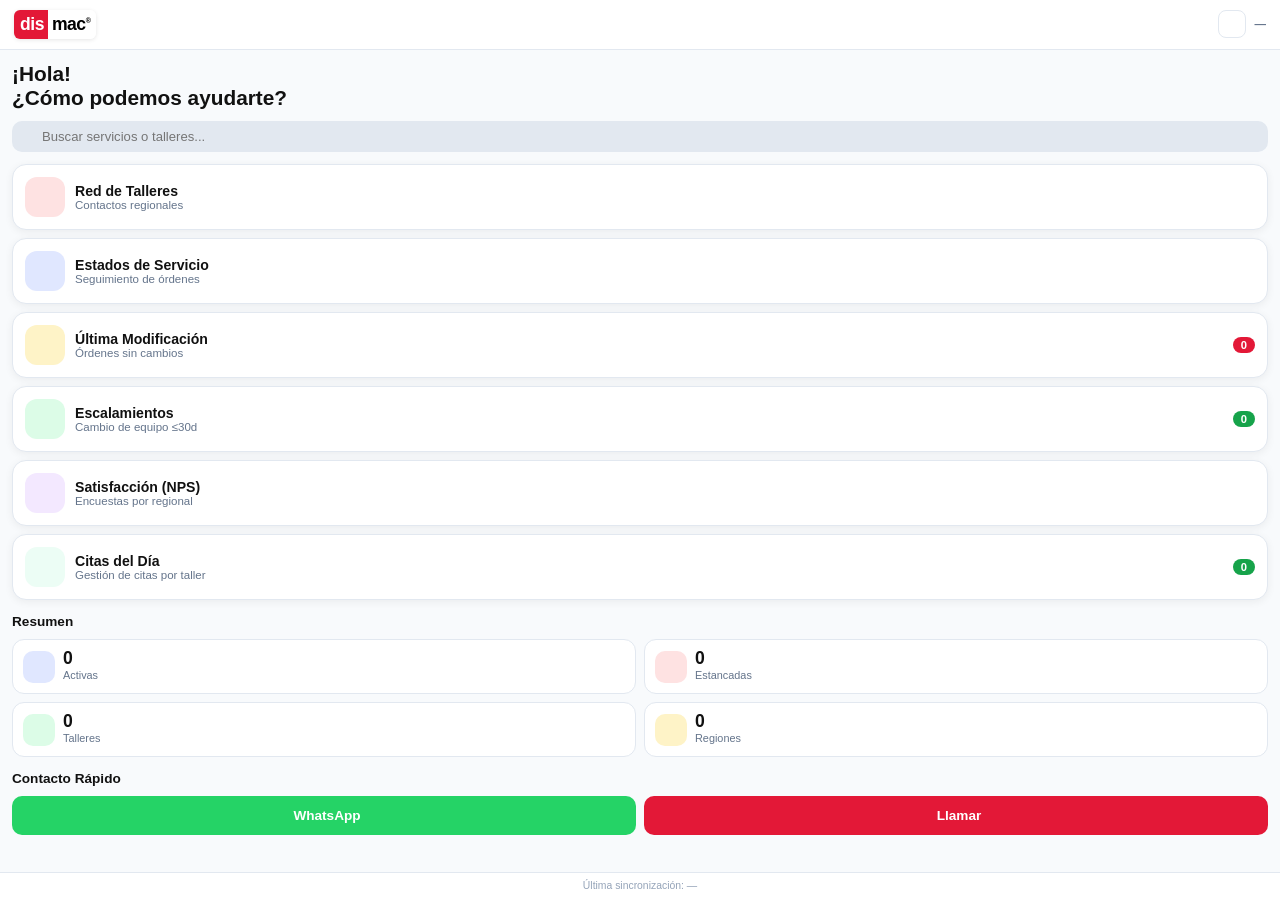
==== dismac-extension/sidepanel/panel.html @ 8809ae6f "feat: integracion pestana TRANSPORTE por regional e insignia visual (v54)" ====
<!DOCTYPE html>
<html lang="es">
<head>
  <meta charset="UTF-8">
  <meta name="viewport" content="width=device-width, initial-scale=1.0">
  <title>Dismac Assist</title>
  <link rel="stylesheet" href="panel.css">
</head>
<body>
  <div class="sp-container">
    <header class="sp-header">
      <div class="sp-logo">
        <div class="sp-logo-dis">dis</div>
        <div class="sp-logo-mac">mac<sup>&reg;</sup></div>
      </div>
      <div class="sp-header-right">
        <span class="sp-sync-status" id="sync-indicator" title="Estado de sincronización">
          <i class="bi bi-check-circle-fill" style="color:#16a34a;"></i>
        </span>
        <button class="sp-btn-icon" id="refresh-btn" title="Sincronizar datos">
          <i class="bi bi-arrow-clockwise"></i>
        </button>
        <span class="sp-user-name" id="header-usuario">—</span>
      </div>
    </header>

    <main class="sp-main" id="sp-content">
      <!-- Dashboard -->
      <div id="view-dashboard" class="sp-view">
        <div class="sp-welcome">
          <h1>¡Hola!<br>¿Cómo podemos ayudarte?</h1>
        </div>

        <div class="sp-search-box">
          <i class="bi bi-search"></i>
          <input type="text" id="global-search" placeholder="Buscar servicios o talleres...">
          <i class="bi bi-x-circle-fill sp-clear" id="clear-search" style="display:none;"></i>
        </div>

        <div id="search-results" class="sp-hidden"></div>

        <div class="sp-cards" id="main-cards">
          <button class="sp-card" data-action="red-talleres">
            <div class="sp-card-icon" style="background:#fee2e2; color:#E31837;">
              <i class="bi bi-geo-alt-fill"></i>
            </div>
            <div class="sp-card-text">
              <span class="sp-card-title">Red de Talleres</span>
              <span class="sp-card-sub">Contactos regionales</span>
            </div>
            <i class="bi bi-chevron-right sp-arrow"></i>
          </button>

          <button class="sp-card" data-action="estados-menu">
            <div class="sp-card-icon" style="background:#e0e7ff; color:#3b82f6;">
              <i class="bi bi-file-earmark-text"></i>
            </div>
            <div class="sp-card-text">
              <span class="sp-card-title">Estados de Servicio</span>
              <span class="sp-card-sub">Seguimiento de órdenes</span>
            </div>
            <i class="bi bi-chevron-right sp-arrow"></i>
          </button>

          <button class="sp-card" data-action="ultima-mod">
            <div class="sp-card-icon" style="background:#fef3c7; color:#d97706;">
              <i class="bi bi-hourglass-split"></i>
            </div>
            <div class="sp-card-text">
              <span class="sp-card-title">Última Modificación</span>
              <span class="sp-card-sub">Órdenes sin cambios</span>
            </div>
            <span class="sp-badge" id="badge-ultima-mod">0</span>
          </button>

          <button class="sp-card" data-action="escalamientos">
            <div class="sp-card-icon" style="background:#dcfce7; color:#16a34a;">
              <i class="bi bi-arrow-up-right-circle"></i>
            </div>
            <div class="sp-card-text">
              <span class="sp-card-title">Escalamientos</span>
              <span class="sp-card-sub">Cambio de equipo ≤30d</span>
            </div>
            <span class="sp-badge sp-badge-green" id="badge-esc">0</span>
          </button>

          <button class="sp-card" data-action="encuesta">
            <div class="sp-card-icon" style="background:#f3e8ff; color:#8b5cf6;">
              <i class="bi bi-emoji-smile"></i>
            </div>
            <div class="sp-card-text">
              <span class="sp-card-title">Satisfacción (NPS)</span>
              <span class="sp-card-sub">Encuestas por regional</span>
            </div>
            <i class="bi bi-chevron-right sp-arrow"></i>
          </button>

          <button class="sp-card" data-action="citas">
            <div class="sp-card-icon" style="background:#ecfdf5; color:#059669;">
              <i class="bi bi-calendar-check"></i>
            </div>
            <div class="sp-card-text">
              <span class="sp-card-title">Citas del Día</span>
              <span class="sp-card-sub">Gestión de citas por taller</span>
            </div>
            <span class="sp-badge sp-badge-green" id="badge-citas">0</span>
          </button>
        </div>

        <section class="sp-kpi-section">
          <h3>Resumen</h3>
          <div class="sp-kpi-grid">
            <div class="sp-kpi-card">
              <div class="sp-kpi-icon" style="background:#e0e7ff; color:#3b82f6;"><i class="bi bi-file-earmark-text"></i></div>
              <div><div class="sp-kpi-val" id="kpi-ordenes">0</div><div class="sp-kpi-label">Activas</div></div>
            </div>
            <div class="sp-kpi-card">
              <div class="sp-kpi-icon" style="background:#fee2e2; color:#ef4444;"><i class="bi bi-exclamation-triangle"></i></div>
              <div><div class="sp-kpi-val" id="kpi-estancadas">0</div><div class="sp-kpi-label">Estancadas</div></div>
            </div>
            <div class="sp-kpi-card">
              <div class="sp-kpi-icon" style="background:#dcfce7; color:#16a34a;"><i class="bi bi-buildings"></i></div>
              <div><div class="sp-kpi-val" id="kpi-talleres">0</div><div class="sp-kpi-label">Talleres</div></div>
            </div>
            <div class="sp-kpi-card">
              <div class="sp-kpi-icon" style="background:#fef3c7; color:#d97706;"><i class="bi bi-geo-alt"></i></div>
              <div><div class="sp-kpi-val" id="kpi-regiones">0</div><div class="sp-kpi-label">Regiones</div></div>
            </div>
          </div>
        </section>

        <section class="sp-contact-section">
          <h3>Contacto Rápido</h3>
          <div class="sp-contact-grid">
            <a href="https://wa.me/59175010500" target="_blank" class="sp-contact-btn sp-wa">
              <i class="bi bi-whatsapp"></i> WhatsApp
            </a>
            <a href="tel:80010200" class="sp-contact-btn sp-phone">
              <i class="bi bi-telephone"></i> Llamar
            </a>
          </div>
        </section>
      </div>

      <!-- Regiones Talleres -->
      <div id="view-talleres" class="sp-view sp-hidden">
        <div class="sp-view-header">
          <button class="sp-btn-back" data-action="go-home"><i class="bi bi-arrow-left"></i></button>
          <h2>Regiones</h2>
        </div>
        <div class="sp-cards">
          <button class="sp-card" data-action="talleres-region" data-region="Tarija"><span class="sp-card-title">Tarija</span></button>
          <button class="sp-card" data-action="talleres-region" data-region="Sucre"><span class="sp-card-title">Sucre</span></button>
          <button class="sp-card" data-action="talleres-region" data-region="Santa Cruz"><span class="sp-card-title">Santa Cruz</span></button>
          <button class="sp-card" data-action="talleres-region" data-region="La Paz"><span class="sp-card-title">La Paz</span></button>
          <button class="sp-card" data-action="talleres-region" data-region="Cochabamba"><span class="sp-card-title">Cochabamba</span></button>
        </div>
      </div>

      <!-- Lista Talleres -->
      <div id="view-talleres-list" class="sp-view sp-hidden">
        <div class="sp-view-header">
          <button class="sp-btn-back" data-action="red-talleres"><i class="bi bi-arrow-left"></i></button>
          <h2 id="talleres-list-title">Talleres</h2>
        </div>
        <div class="sp-search-box">
          <i class="bi bi-search"></i>
          <input type="text" id="talleres-search" placeholder="Buscar taller o marca...">
        </div>
        <div id="talleres-content"></div>
      </div>

      <!-- Menú Estados -->
      <div id="view-estados-menu" class="sp-view sp-hidden">
        <div class="sp-view-header">
          <button class="sp-btn-back" data-action="go-home"><i class="bi bi-arrow-left"></i></button>
          <h2>Órdenes</h2>
        </div>
        <div class="sp-cards">
          <button class="sp-card" data-action="ordenes-region" data-region="Regionales" style="border:2px solid #fecaca; background:linear-gradient(135deg,#fff5f5,#fff);">
            <span class="sp-card-title">Regionales</span>
          </button>
          <button class="sp-card" data-action="ordenes-region" data-region="Tarija"><span class="sp-card-title">Tarija</span></button>
          <button class="sp-card" data-action="ordenes-region" data-region="Sucre"><span class="sp-card-title">Sucre</span></button>
          <button class="sp-card" data-action="ordenes-region" data-region="Santa Cruz"><span class="sp-card-title">Santa Cruz</span></button>
          <button class="sp-card" data-action="ordenes-region" data-region="Municipios"><span class="sp-card-title">Municipios (SCZ)</span></button>
          <button class="sp-card" data-action="ordenes-region" data-region="La Paz"><span class="sp-card-title">La Paz</span></button>
          <button class="sp-card" data-action="ordenes-region" data-region="Cochabamba"><span class="sp-card-title">Cochabamba</span></button>
          <button class="sp-card" data-action="ordenes-region" data-region="Oruro"><span class="sp-card-title">Oruro</span></button>
          <button class="sp-card" data-action="ordenes-region" data-region="Beni"><span class="sp-card-title">Beni</span></button>
          <button class="sp-card" data-action="ordenes-region" data-region="Potosí"><span class="sp-card-title">Potosí</span></button>
        </div>
      </div>

      <!-- Lista Órdenes -->
      <div id="view-ordenes" class="sp-view sp-hidden">
        <div class="sp-view-header">
          <button class="sp-btn-back" id="btn-back-ordenes"><i class="bi bi-arrow-left"></i></button>
          <h2 id="ordenes-title">Órdenes</h2>
        </div>
        <div class="sp-search-box">
          <i class="bi bi-search"></i>
          <input type="text" id="ordenes-search" placeholder="Buscar por ODT, cliente o producto...">
        </div>
        <div id="ordenes-content"></div>
        <div id="ordenes-pagination" class="sp-pagination"></div>
      </div>

      <!-- Detalle de Orden -->
      <div id="view-orden-detail" class="sp-view sp-hidden">
        <div class="sp-view-header">
          <button class="sp-btn-back" id="btn-back-orden"><i class="bi bi-arrow-left"></i></button>
          <h2>Detalle Orden</h2>
        </div>
        <div id="orden-detail-content"></div>
      </div>

      <!-- NPS Encuesta -->
      <div id="view-encuesta" class="sp-view sp-hidden">
        <div class="sp-view-header">
          <button class="sp-btn-back" data-action="go-home"><i class="bi bi-arrow-left"></i></button>
          <h2>Satisfacción (NPS)</h2>
        </div>
        <div id="encuesta-content"></div>
      </div>

      <!-- Citas del Día -->
      <div id="view-citas" class="sp-view sp-hidden">
        <div class="sp-view-header">
          <button class="sp-btn-back" data-action="go-home"><i class="bi bi-arrow-left"></i></button>
          <h2>Citas</h2>
        </div>
        <div class="sp-citas-filters">
          <div class="sp-citas-filter-row">
            <button class="sp-citas-filter active" data-cita-filter="todas">Todas</button>
            <button class="sp-citas-filter" data-cita-filter="hoy">Hoy</button>
            <button class="sp-citas-filter" data-cita-filter="manana">Mañana</button>
            <button class="sp-citas-filter" data-cita-filter="semana">Semana</button>
          </div>
          <div class="sp-citas-filter-row">
            <button class="sp-citas-status active" data-status-filter="todas">Todos estados</button>
            <button class="sp-citas-status" data-status-filter="completado">Completados</button>
            <button class="sp-citas-status" data-status-filter="cancelado">Cancelados</button>
            <button class="sp-citas-status" data-status-filter="programado">Programados</button>
          </div>
          <button class="sp-citas-search-btn" id="citas-buscar-btn">Buscar</button>
        </div>
        <div class="sp-search-box">
          <i class="bi bi-search"></i>
          <input type="text" id="citas-search" placeholder="Buscar por cliente, ODT, técnico o ciudad...">
        </div>
        <div id="citas-content"></div>
      </div>

      <!-- Detalle de Cita -->
      <div id="view-cita-detail" class="sp-view sp-hidden">
        <div class="sp-view-header">
          <button class="sp-btn-back" id="btn-back-citas"><i class="bi bi-arrow-left"></i></button>
          <h2>Detalle de Cita</h2>
        </div>
        <div id="cita-detail-content"></div>
      </div>
    </main>

    <div class="sp-footer" id="sp-footer">
      <span id="last-sync-text">Última sincronización: —</span>
    </div>
  </div>

  <script src="panel.js"></script>
</body>
</html>
---- dismac-extension/sidepanel/panel.css ----
:root {
  --primary: #E31837;
  --primary-dark: #B3132B;
  --primary-light: #FDE8EA;
  --bg: #f8fafc;
  --bg-card: #ffffff;
  --text: #111111;
  --text-muted: #64748b;
  --border: #e2e8f0;
  --font: 'Outfit', -apple-system, sans-serif;
  --radius: 14px;
  --shadow: 0 2px 8px rgba(0,0,0,0.06);
}

* { margin: 0; padding: 0; box-sizing: border-box; }

body {
  font-family: var(--font);
  background: var(--bg);
  color: var(--text);
  font-size: 13px;
  line-height: 1.4;
}

.sp-container {
  display: flex;
  flex-direction: column;
  min-height: 100vh;
}

/* Header */
.sp-header {
  display: flex;
  align-items: center;
  justify-content: space-between;
  padding: 10px 14px;
  background: white;
  border-bottom: 1px solid var(--border);
  position: sticky;
  top: 0;
  z-index: 50;
}

.sp-logo {
  display: flex;
  font-size: 1.1rem;
  font-weight: 900;
  letter-spacing: -0.5px;
  border-radius: 6px;
  overflow: hidden;
  box-shadow: 0 1px 4px rgba(0,0,0,0.1);
}

.sp-logo-dis {
  background: var(--primary);
  color: white;
  padding: 2px 4px 2px 6px;
}

.sp-logo-mac {
  background: white;
  color: black;
  padding: 2px 6px 2px 4px;
}

.sp-logo-mac sup { font-size: 0.4em; margin-top: -6px; }

.sp-header-right {
  display: flex;
  align-items: center;
  gap: 8px;
}

.sp-btn-icon {
  background: none;
  border: 1px solid var(--border);
  border-radius: 8px;
  width: 28px;
  height: 28px;
  display: flex;
  align-items: center;
  justify-content: center;
  cursor: pointer;
  color: var(--text-muted);
  font-size: 0.85rem;
  transition: all 0.2s;
}

.sp-btn-icon:hover { background: var(--bg); color: var(--primary); }
.sp-btn-icon.spinning i { animation: spin 1s linear infinite; }

@keyframes spin { from { transform: rotate(0deg); } to { transform: rotate(360deg); } }

.sp-sync-status { font-size: 0.8rem; }
.sp-user-name {
  font-size: 0.72rem;
  font-weight: 700;
  color: var(--text-muted);
  max-width: 80px;
  overflow: hidden;
  text-overflow: ellipsis;
  white-space: nowrap;
}

/* Main */
.sp-main {
  flex: 1;
  padding: 12px;
  overflow-y: auto;
}

/* Views */
.sp-view { display: flex; flex-direction: column; gap: 12px; }
.sp-hidden { display: none !important; }

.sp-view-header {
  display: flex;
  align-items: center;
  gap: 8px;
  margin-bottom: 4px;
}

.sp-view-header h2 {
  font-size: 1rem;
  font-weight: 800;
}

.sp-btn-back {
  background: white;
  border: 1px solid var(--border);
  border-radius: 8px;
  padding: 5px 10px;
  cursor: pointer;
  display: flex;
  align-items: center;
  gap: 4px;
  font-family: var(--font);
  font-weight: 600;
  font-size: 0.78rem;
  color: var(--text);
  transition: all 0.2s;
}

.sp-btn-back:hover { background: var(--bg); }

/* Welcome */
.sp-welcome h1 {
  font-size: 1.3rem;
  font-weight: 800;
  line-height: 1.15;
}

/* Search */
.sp-search-box {
  position: relative;
  display: flex;
  align-items: center;
}

.sp-search-box > i:first-child {
  position: absolute;
  left: 10px;
  color: var(--text-muted);
  font-size: 0.85rem;
}

.sp-search-box input {
  width: 100%;
  padding: 8px 32px 8px 30px;
  background: #e2e8f0;
  border: none;
  border-radius: 10px;
  font-family: var(--font);
  font-size: 0.82rem;
  outline: none;
}

.sp-search-box input:focus { box-shadow: 0 0 0 2px rgba(227,24,55,0.2); }

.sp-clear {
  position: absolute;
  right: 10px;
  color: #94a3b8;
  font-size: 0.85rem;
  cursor: pointer;
}

/* Cards */
.sp-cards {
  display: flex;
  flex-direction: column;
  gap: 8px;
}

.sp-card {
  display: flex;
  align-items: center;
  gap: 10px;
  background: var(--bg-card);
  border: 1px solid var(--border);
  border-radius: var(--radius);
  padding: 12px;
  cursor: pointer;
  font-family: var(--font);
  text-align: left;
  transition: all 0.2s;
  box-shadow: var(--shadow);
}

.sp-card:hover {
  transform: translateY(-1px);
  box-shadow: 0 4px 12px rgba(0,0,0,0.08);
}

.sp-card-icon {
  width: 40px;
  height: 40px;
  border-radius: 12px;
  display: flex;
  align-items: center;
  justify-content: center;
  font-size: 1.1rem;
  flex-shrink: 0;
}

.sp-card-text {
  display: flex;
  flex-direction: column;
  flex: 1;
  min-width: 0;
}

.sp-card-title {
  font-size: 0.88rem;
  font-weight: 700;
  color: var(--text);
}

.sp-card-sub {
  font-size: 0.72rem;
  color: var(--text-muted);
}

.sp-arrow {
  color: var(--border);
  font-size: 0.9rem;
  flex-shrink: 0;
}

.sp-badge {
  background: var(--primary);
  color: white;
  font-size: 0.7rem;
  font-weight: 800;
  padding: 2px 8px;
  border-radius: 10px;
  flex-shrink: 0;
}

.sp-badge-green {
  background: #16a34a;
}

/* KPI */
.sp-kpi-section h3 {
  font-size: 0.85rem;
  font-weight: 800;
  margin-bottom: 8px;
}

.sp-kpi-grid {
  display: grid;
  grid-template-columns: 1fr 1fr;
  gap: 8px;
}

.sp-kpi-card {
  background: white;
  border: 1px solid var(--border);
  border-radius: 12px;
  padding: 10px;
  display: flex;
  align-items: center;
  gap: 8px;
}

.sp-kpi-icon {
  width: 32px;
  height: 32px;
  border-radius: 10px;
  display: flex;
  align-items: center;
  justify-content: center;
  flex-shrink: 0;
  font-size: 0.85rem;
}

.sp-kpi-val {
  font-size: 1.1rem;
  font-weight: 800;
  line-height: 1;
}

.sp-kpi-label {
  font-size: 0.68rem;
  color: var(--text-muted);
}

/* Contact */
.sp-contact-section h3 {
  font-size: 0.85rem;
  font-weight: 800;
  margin-bottom: 8px;
}

.sp-contact-grid {
  display: grid;
  grid-template-columns: 1fr 1fr;
  gap: 8px;
}

.sp-contact-btn {
  display: flex;
  align-items: center;
  justify-content: center;
  gap: 6px;
  padding: 10px;
  border-radius: 10px;
  color: white;
  text-decoration: none;
  font-weight: 700;
  font-size: 0.85rem;
}

.sp-wa { background: #25D366; }
.sp-phone { background: var(--primary); }

/* Taller Card */
.sp-taller-card {
  background: white;
  border: 1px solid var(--border);
  border-radius: 12px;
  padding: 12px;
  margin-bottom: 8px;
}

.sp-taller-header {
  display: flex;
  justify-content: space-between;
  align-items: flex-start;
  margin-bottom: 6px;
}

.sp-taller-name {
  font-weight: 800;
  font-size: 0.88rem;
}

.sp-taller-ciudad {
  font-size: 0.68rem;
  background: #f1f5f9;
  padding: 2px 6px;
  border-radius: 8px;
  color: var(--text-muted);
}

.sp-taller-marca {
  font-size: 0.75rem;
  color: var(--text-muted);
  margin-bottom: 6px;
}

.sp-taller-actions {
  display: grid;
  grid-template-columns: 1fr 1fr;
  gap: 5px;
}

.sp-taller-actions a {
  display: flex;
  align-items: center;
  justify-content: center;
  gap: 4px;
  padding: 6px;
  border-radius: 8px;
  text-decoration: none;
  font-size: 0.72rem;
  font-weight: 700;
}

.sp-btn-call {
  background: #dbeafe;
  color: #1e40af;
}

.sp-btn-wa {
  background: #dcfce7;
  color: #15803d;
}

/* Orden Card */
.sp-orden-card {
  background: white;
  border: 1px solid var(--border);
  border-radius: 12px;
  padding: 10px 12px;
  margin-bottom: 8px;
  cursor: pointer;
  transition: all 0.2s;
}

.sp-orden-card:hover {
  border-color: #fecaca;
  box-shadow: 0 2px 8px rgba(0,0,0,0.06);
}

.sp-orden-cliente {
  font-weight: 800;
  font-size: 0.85rem;
  margin-bottom: 3px;
}

.sp-orden-producto {
  font-size: 0.75rem;
  color: var(--text-muted);
  margin-bottom: 4px;
}

.sp-orden-meta {
  display: flex;
  align-items: center;
  gap: 8px;
  font-size: 0.68rem;
  color: #94a3b8;
}

.sp-estado-badge {
  background: #e0e7ff;
  color: #3b82f6;
  padding: 2px 7px;
  border-radius: 8px;
  font-weight: 700;
  font-size: 0.65rem;
}

.sp-garantia-badge {
  display: inline-flex;
  align-items: center;
  gap: 3px;
  padding: 2px 7px;
  border-radius: 8px;
  font-size: 0.62rem;
  font-weight: 700;
}

.sp-garantia-ok { background: #dcfce7; color: #166534; }
.sp-garantia-warn { background: #fef3c7; color: #b45309; }
.sp-garantia-exp { background: #fee2e2; color: #b91c1c; }

/* Detail */
.sp-detail-section {
  background: white;
  border: 1px solid var(--border);
  border-radius: 12px;
  padding: 12px;
  margin-bottom: 8px;
}

.sp-detail-section h4 {
  font-size: 0.78rem;
  font-weight: 800;
  color: var(--primary);
  margin-bottom: 8px;
  display: flex;
  align-items: center;
  gap: 5px;
}

.sp-detail-row {
  display: flex;
  justify-content: space-between;
  padding: 4px 0;
  border-bottom: 1px solid #f8fafc;
  font-size: 0.75rem;
}

.sp-detail-row:last-child { border-bottom: none; }

.sp-detail-label {
  font-weight: 600;
  color: var(--text-muted);
}

.sp-detail-value {
  font-weight: 700;
  color: var(--text);
  text-align: right;
  max-width: 55%;
  word-break: break-word;
}

/* WhatsApp message */
.sp-wa-msg {
  margin-top: 8px;
  padding: 10px;
  background: #f0fdf4;
  border: 1px solid #bbf7d0;
  border-radius: 10px;
}

.sp-wa-msg p {
  font-size: 0.75rem;
  font-weight: 700;
  color: #166534;
  margin-bottom: 6px;
  display: flex;
  align-items: center;
  gap: 5px;
}

/* Footer */
.sp-footer {
  padding: 6px 14px;
  text-align: center;
  font-size: 0.65rem;
  color: #94a3b8;
  border-top: 1px solid var(--border);
  background: white;
}

/* Empty state */
.sp-empty {
  text-align: center;
  padding: 2rem;
  color: var(--text-muted);
  font-size: 0.82rem;
}

/* Scrollbar */
::-webkit-scrollbar { width: 4px; }
::-webkit-scrollbar-track { background: transparent; }
::-webkit-scrollbar-thumb { background: #cbd5e1; border-radius: 4px; }

/* ========= Citas del Día ========= */
.sp-citas-filters { padding: 0 12px; margin-bottom: 8px; }

.sp-citas-filter-row {
  display: flex;
  gap: 4px;
  margin-bottom: 6px;
  overflow-x: auto;
}

.sp-citas-filter,
.sp-citas-status {
  padding: 4px 10px;
  border-radius: 16px;
  border: 1px solid var(--border);
  background: white;
  font-size: 0.7rem;
  font-weight: 600;
  color: var(--text-muted);
  cursor: pointer;
  white-space: nowrap;
  transition: all 0.15s;
}

.sp-citas-filter.active,
.sp-citas-status.active {
  background: var(--primary);
  color: white;
  border-color: var(--primary);
}

.sp-citas-filter:hover,
.sp-citas-status:hover {
  border-color: var(--primary);
}

.sp-citas-search-btn {
  width: 100%;
  padding: 8px;
  border-radius: 8px;
  border: none;
  background: var(--primary);
  color: white;
  font-size: 0.78rem;
  font-weight: 700;
  cursor: pointer;
  transition: all 0.15s;
}

.sp-citas-search-btn:hover {
  background: var(--primary-dark);
}

.sp-citas-search-btn:active {
  transform: scale(0.98);
}

/* Taller group */
.sp-cita-taller-group {
  margin-bottom: 12px;
}

.sp-cita-taller-header {
  display: flex;
  align-items: center;
  justify-content: space-between;
  padding: 6px 12px;
  background: #f1f5f9;
  border-radius: 8px;
  margin-bottom: 6px;
  font-size: 0.75rem;
  font-weight: 700;
  color: #334155;
}

.sp-cita-taller-count {
  background: var(--primary);
  color: white;
  padding: 1px 6px;
  border-radius: 10px;
  font-size: 0.65rem;
}

/* Cita card */
.sp-cita-card {
  background: white;
  border: 1px solid var(--border);
  border-radius: 10px;
  padding: 10px 12px;
  margin-bottom: 6px;
  margin-left: 8px;
  cursor: pointer;
  transition: all 0.15s;
  display: flex;
  gap: 10px;
  align-items: flex-start;
}

.sp-cita-card:hover {
  border-color: var(--primary);
  box-shadow: 0 2px 8px rgba(227,24,55,0.08);
}

.sp-cita-time {
  font-size: 0.82rem;
  font-weight: 700;
  color: var(--text);
  min-width: 42px;
  padding-top: 1px;
}

.sp-cita-info { flex: 1; min-width: 0; }

.sp-cita-cliente {
  font-size: 0.78rem;
  font-weight: 700;
  color: var(--text);
  white-space: nowrap;
  overflow: hidden;
  text-overflow: ellipsis;
}

.sp-cita-producto {
  font-size: 0.68rem;
  color: var(--text-muted);
  white-space: nowrap;
  overflow: hidden;
  text-overflow: ellipsis;
  margin-top: 1px;
}

.sp-cita-direccion {
  font-size: 0.65rem;
  color: #94a3b8;
  white-space: nowrap;
  overflow: hidden;
  text-overflow: ellipsis;
  margin-top: 2px;
}

.sp-cita-status-dot {
  width: 8px;
  height: 8px;
  border-radius: 50%;
  margin-top: 5px;
  flex-shrink: 0;
}

.sp-cita-status-dot.programada { background: #94a3b8; }
.sp-cita-status-dot.en-proceso { background: #3b82f6; }
.sp-cita-status-dot.completada { background: #16a34a; }
.sp-cita-status-dot.cancelada { background: #ef4444; }
.sp-cita-status-dot.reagendada { background: #f59e0b; }

/* Cita detail */
.sp-cita-detail-card {
  background: white;
  border: 1px solid var(--border);
  border-radius: 12px;
  padding: 14px;
  margin: 0 12px;
}

.sp-cita-detail-row {
  display: flex;
  justify-content: space-between;
  padding: 6px 0;
  border-bottom: 1px solid #f1f5f9;
  font-size: 0.75rem;
}

.sp-cita-detail-row:last-child { border-bottom: none; }

.sp-cita-detail-label {
  color: var(--text-muted);
  font-weight: 500;
}

.sp-cita-detail-val {
  font-weight: 600;
  color: var(--text);
  text-align: right;
  max-width: 55%;
  overflow: hidden;
  text-overflow: ellipsis;
}

.sp-cita-detail-status {
  display: inline-flex;
  align-items: center;
  gap: 4px;
  padding: 3px 10px;
  border-radius: 8px;
  font-size: 0.72rem;
  font-weight: 700;
}

.sp-cita-detail-actions {
  display: flex;
  gap: 8px;
  margin-top: 12px;
}

.sp-cita-detail-actions a {
  flex: 1;
  text-align: center;
  padding: 8px;
  border-radius: 8px;
  text-decoration: none;
  font-size: 0.75rem;
  font-weight: 700;
}

.sp-cita-action-call {
  background: #dbeafe;
  color: #1e40af;
}

.sp-cita-action-wa {
  background: #dcfce7;
  color: #15803d;
}

/* Paginación de órdenes */
.sp-pagination {
  padding: 12px 16px;
  display: flex;
  flex-direction: column;
  align-items: center;
  gap: 8px;
}

.sp-pagination-info {
  font-size: 0.72rem;
  color: var(--text-muted);
  font-weight: 600;
}

.sp-pagination-btns {
  display: flex;
  align-items: center;
  gap: 4px;
  flex-wrap: wrap;
  justify-content: center;
}

.sp-pagination-nav {
  margin-top: 2px;
}

.sp-page-btn {
  min-width: 32px;
  height: 32px;
  padding: 0 8px;
  border: 1px solid var(--border);
  background: var(--bg-card);
  color: var(--text);
  border-radius: 8px;
  font-size: 0.78rem;
  font-weight: 600;
  cursor: pointer;
  display: inline-flex;
  align-items: center;
  justify-content: center;
  transition: background 0.15s, color 0.15s, border-color 0.15s;
}

.sp-page-btn:hover:not(:disabled):not(.active) {
  background: var(--primary-light);
  border-color: var(--primary);
}

.sp-page-btn.active {
  background: var(--primary);
  border-color: var(--primary);
  color: #fff;
}

.sp-page-btn:disabled {
  opacity: 0.4;
  cursor: not-allowed;
}

.sp-page-dots {
  min-width: 24px;
  text-align: center;
  color: var(--text-muted);
  font-weight: 600;
}

.sp-page-reset {
  width: auto;
}
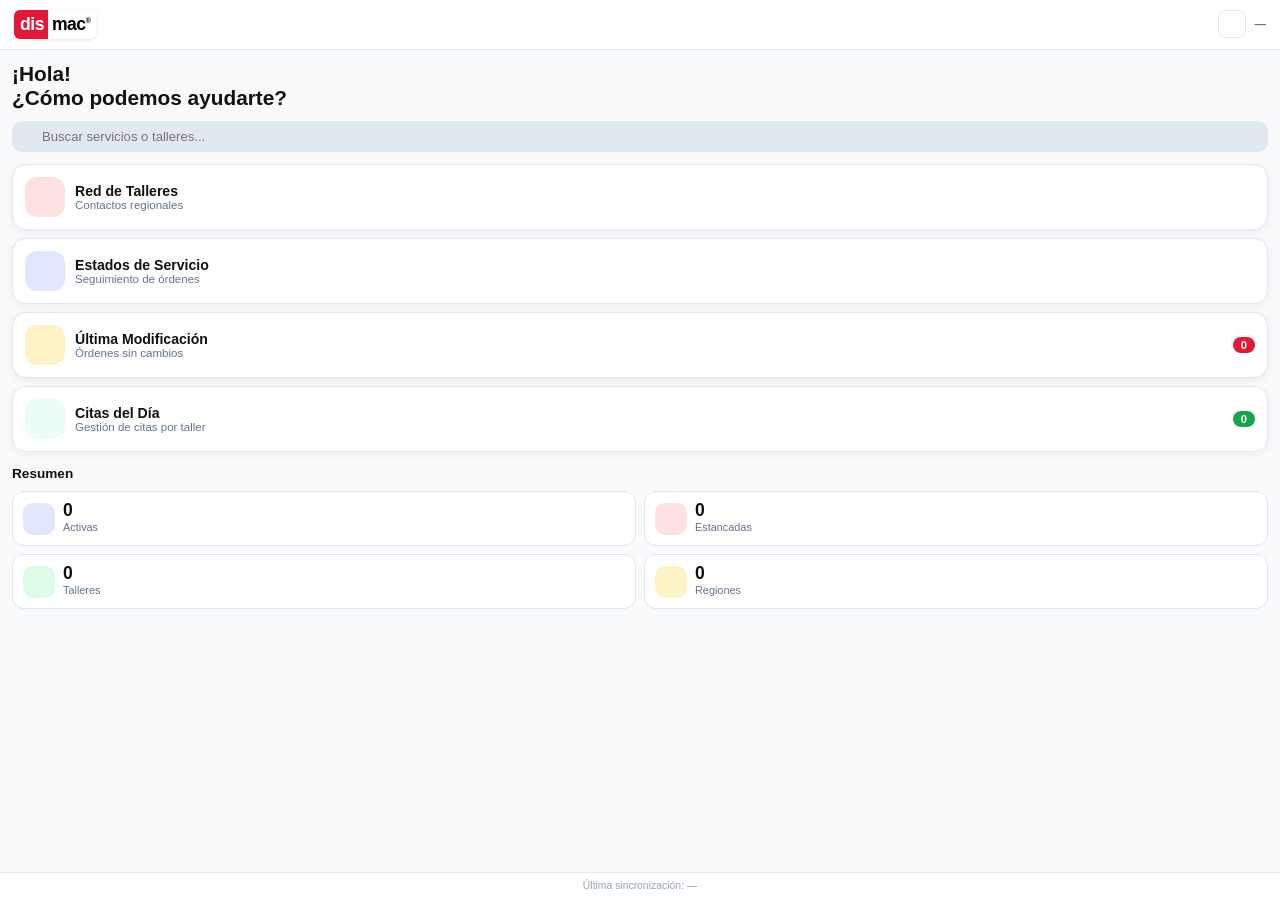
==== commit 5e7ead51: "refactor: quitar de la extension Dismac Assist Satisfaccion NPS, Escalamientos, Contacto Rapido y bo" ====
--- a/dismac-extension/sidepanel/panel.html
+++ b/dismac-extension/sidepanel/panel.html
@@ -73,28 +73,6 @@
             <span class="sp-badge" id="badge-ultima-mod">0</span>
           </button>
 
-          <button class="sp-card" data-action="escalamientos">
-            <div class="sp-card-icon" style="background:#dcfce7; color:#16a34a;">
-              <i class="bi bi-arrow-up-right-circle"></i>
-            </div>
-            <div class="sp-card-text">
-              <span class="sp-card-title">Escalamientos</span>
-              <span class="sp-card-sub">Cambio de equipo ≤30d</span>
-            </div>
-            <span class="sp-badge sp-badge-green" id="badge-esc">0</span>
-          </button>
-
-          <button class="sp-card" data-action="encuesta">
-            <div class="sp-card-icon" style="background:#f3e8ff; color:#8b5cf6;">
-              <i class="bi bi-emoji-smile"></i>
-            </div>
-            <div class="sp-card-text">
-              <span class="sp-card-title">Satisfacción (NPS)</span>
-              <span class="sp-card-sub">Encuestas por regional</span>
-            </div>
-            <i class="bi bi-chevron-right sp-arrow"></i>
-          </button>
-
           <button class="sp-card" data-action="citas">
             <div class="sp-card-icon" style="background:#ecfdf5; color:#059669;">
               <i class="bi bi-calendar-check"></i>
@@ -126,18 +104,6 @@
               <div class="sp-kpi-icon" style="background:#fef3c7; color:#d97706;"><i class="bi bi-geo-alt"></i></div>
               <div><div class="sp-kpi-val" id="kpi-regiones">0</div><div class="sp-kpi-label">Regiones</div></div>
             </div>
-          </div>
-        </section>
-
-        <section class="sp-contact-section">
-          <h3>Contacto Rápido</h3>
-          <div class="sp-contact-grid">
-            <a href="https://wa.me/59175010500" target="_blank" class="sp-contact-btn sp-wa">
-              <i class="bi bi-whatsapp"></i> WhatsApp
-            </a>
-            <a href="tel:80010200" class="sp-contact-btn sp-phone">
-              <i class="bi bi-telephone"></i> Llamar
-            </a>
           </div>
         </section>
       </div>
@@ -213,15 +179,6 @@
           <h2>Detalle Orden</h2>
         </div>
         <div id="orden-detail-content"></div>
-      </div>
-
-      <!-- NPS Encuesta -->
-      <div id="view-encuesta" class="sp-view sp-hidden">
-        <div class="sp-view-header">
-          <button class="sp-btn-back" data-action="go-home"><i class="bi bi-arrow-left"></i></button>
-          <h2>Satisfacción (NPS)</h2>
-        </div>
-        <div id="encuesta-content"></div>
       </div>
 
       <!-- Citas del Día -->
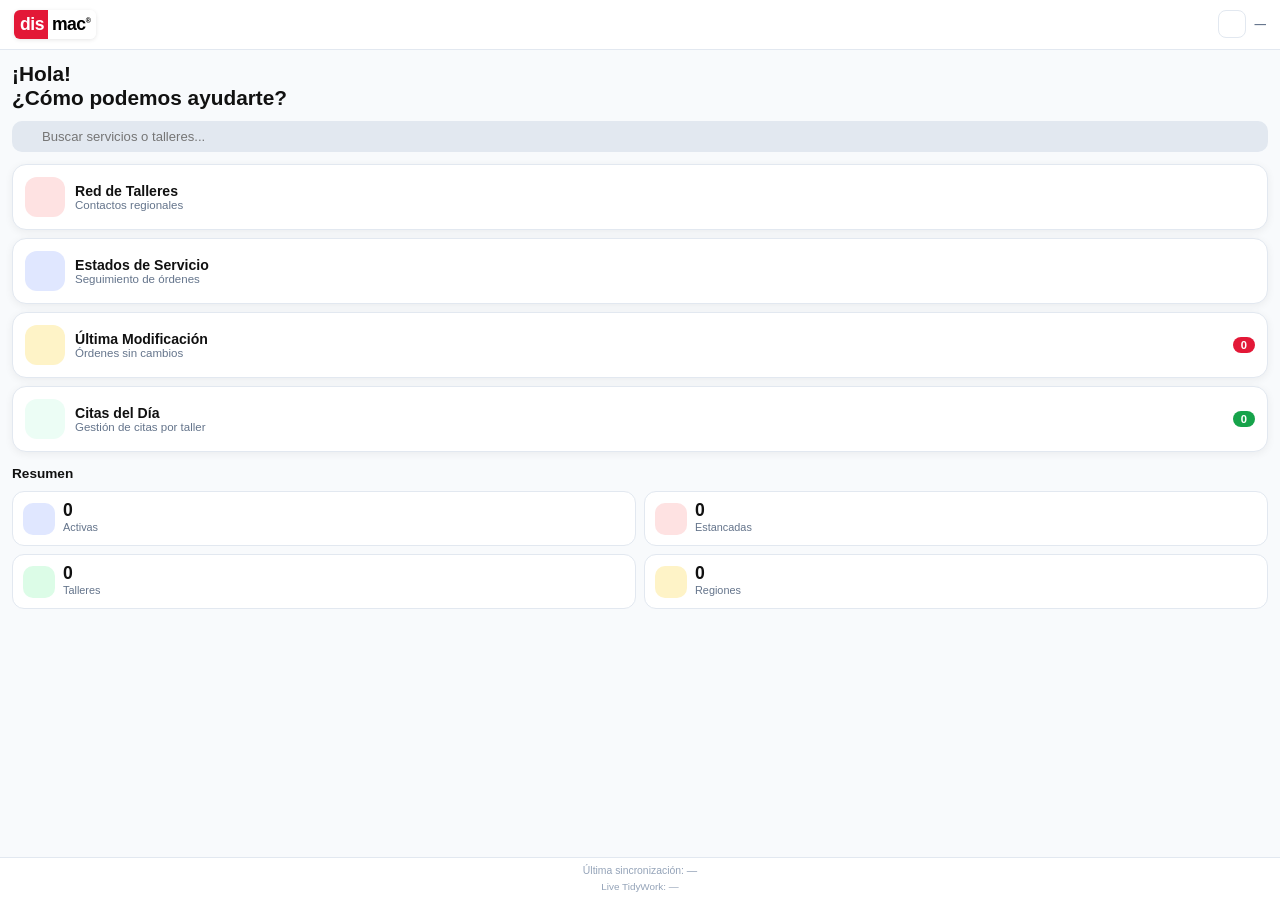
==== commit 03533751: "feat: sincronizacion en vivo TidyWork -> extension (espejo citas/control + reaccion instantanea); aj" ====
--- a/dismac-extension/sidepanel/panel.html
+++ b/dismac-extension/sidepanel/panel.html
@@ -221,6 +221,7 @@
 
     <div class="sp-footer" id="sp-footer">
       <span id="last-sync-text">Última sincronización: —</span>
+      <span id="live-status-text" style="display:block;font-size:0.62rem;color:#94a3b8;margin-top:2px;">Live TidyWork: —</span>
     </div>
   </div>
 
